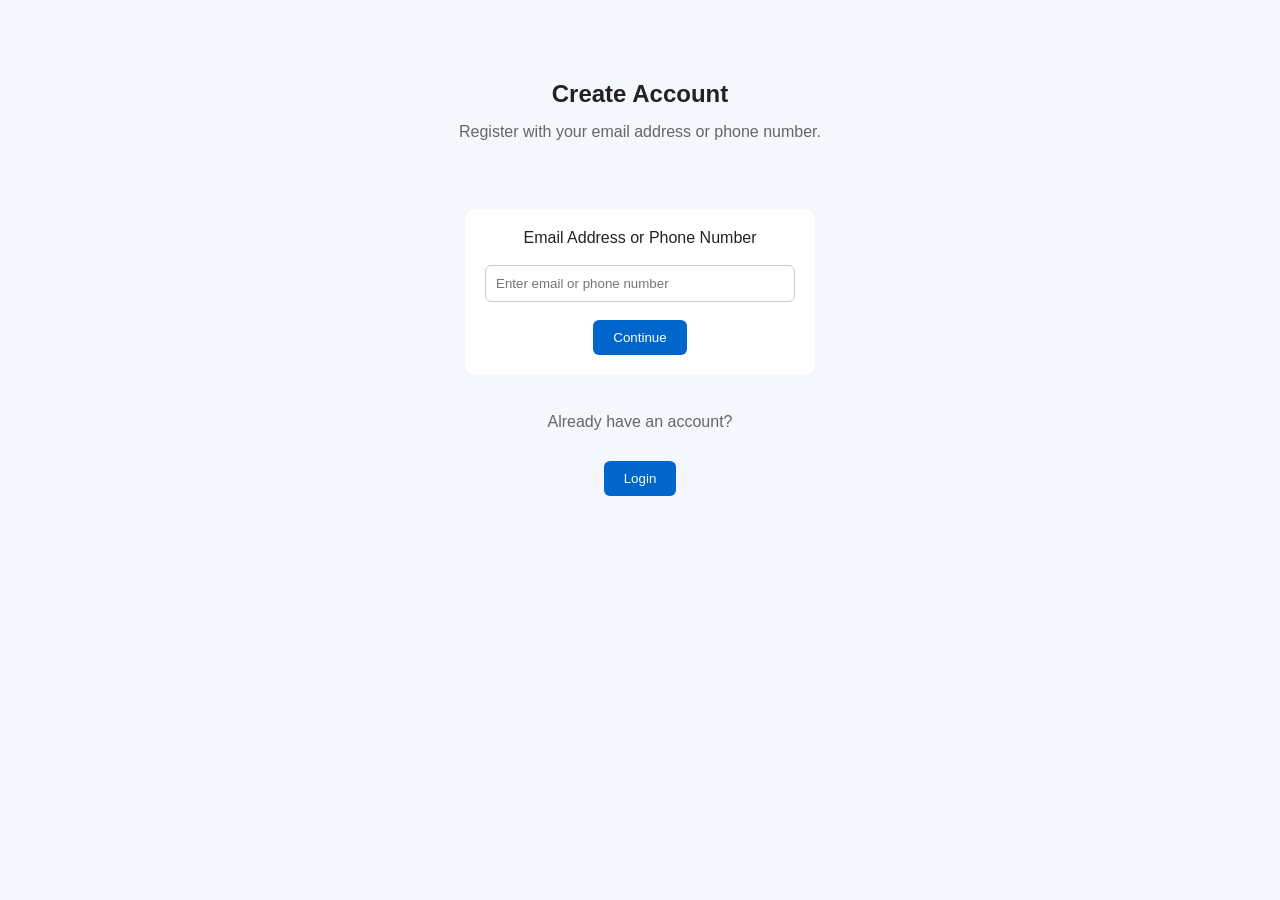
====  register.html @ 846ef35d "Add registration system" ====
<!DOCTYPE html>
<html lang="en">
<head>
    <meta charset="UTF-8">
    <meta name="viewport" content="width=device-width, initial-scale=1.0">
    <title>Create Account</title>
    <link rel="stylesheet" href="style.css">
</head>
<body>

<div class="login-container">

    <h2>Create Account</h2>

    <p>Register with your email address or phone number.</p>

    <br>

    <form action="verify.html">

        <label>Email Address or Phone Number</label><br><br>

        <input type="text" placeholder="Enter email or phone number" required>

        <br><br>

        <button type="submit">Continue</button>

    </form>

    <br>

    <p>Already have an account?</p>

    <a href="login.html">
        <button>Login</button>
    </a>

</div>

</body>
</html>
---- style.css ----
* {
    margin: 0;
    padding: 0;
    box-sizing: border-box;
}

body {
    font-family: Arial, sans-serif;
    background: #f4f7fb;
    color: #222;
}

header {
    background: #0066cc;
    color: white;
    padding: 20px;
    text-align: center;
}

nav {
    margin-bottom: 15px;
}

nav a {
    color: white;
    text-decoration: none;
    margin: 0 10px;
    font-size: 18px;
}

main {
    padding: 20px;
    text-align: center;
}

main div {
    background: white;
    padding: 20px;
    margin: 15px auto;
    max-width: 350px;
    border-radius: 10px;
}

button {
    background: #0066cc;
    color: white;
    border: none;
    padding: 10px 20px;
    border-radius: 6px;
    cursor: pointer;
}

h1,
h2 {
    text-align: center;
    margin: 15px 0;
}

form {
    max-width: 350px;
    margin: 20px auto;
    background: white;
    padding: 20px;
    border-radius: 10px;
}

input {
    width: 100%;
    padding: 10px;
    border: 1px solid #ccc;
    border-radius: 6px;
}
.login-box {
    width: 95%
    margin: 30px auto;
    background: white;
    padding: 20px;
    border-radius: 10px;
}
/* ===== Login Page ===== */

.login-container {
    max-width: 420px;
    margin: 80px auto;
    text-align: center;
}

.login-container h1 {
    font-size: 36px;
    color: #0d47a1;
    margin-bottom: 10px;
}

.login-container p {
    color: #666;
    margin-bottom: 30px;
}

.login-box {
    background: #ffffff;
    padding: 30px;
    border-radius: 15px;
    box-shadow: 0 8px 25px rgba(0,0,0,0.15);
}

.login-box h2 {
    margin-bottom: 25px;
}

.login-box input {
    width: 100%;
    padding: 14px;
    margin-bottom: 18px;
    border: 1px solid #ccc;
    border-radius: 8px;
    font-size: 16px;
    box-sizing: border-box;
}

.login-box button {
    width: 100%;
    padding: 14px;
    background: #1565c0;
    color: white;
    border: none;
    border-radius: 8px;
    font-size: 17px;
    cursor: pointer;
}

.login-box button:hover {
    background: #0d47a1;
}

.login-links {
    margin-top: 20px;
}

.login-links a {
    text-decoration: none;
    color: #1565c0;
    font-size: 15px;
}
/* ===== Dashboard ===== */

.dashboard {
    max-width: 1000px;
    margin: 30px auto;
    padding: 20px;
}
.top-bar {
    display: flex;
    justify-content: flex-start;
    align-items: center;
    gap: 15px;
    margin-bottom: 25px;
}


.top-bar h2 {
    color: #1565c0;
    margin: 0;
}

.bell {
    font-size: 28px;
    cursor: pointer;
}

.balance-card {
    background: linear-gradient(135deg, #1565c0, #0d47a1);
    color: white;
    padding: 30px;
    border-radius: 18px;
    text-align: center;
    margin-bottom: 30px;
}

.balance-card p {
    margin: 0;
    font-size: 18px;
}

.balance-card h1 {
    margin: 15px 0;
    font-size: 42px;
}

.balance-card button {
    background: white;
    color: #1565c0;
    border: none;
    padding: 12px 30px;
    border-radius: 10px;
    font-size: 16px;
    font-weight: bold;
    cursor: pointer;
}

.services {
    display: grid;
    grid-template-columns: repeat(2, 1fr);
    gap: 20px;
}

.service-card {
    background: white;
    padding: 25px;
    border-radius: 15px;
    text-align: center;
    box-shadow: 0 5px 15px rgba(0,0,0,.12);
    transition: .3s;
}

.service-card h1 {
    margin: 0;
    font-size: 42px;
}

.service-card p {
    margin-top: 10px;
    font-size: 18px;
    font-weight: bold;
}

.transactions {
    background: white;
    margin-top: 30px;
    padding: 25px;
    border-radius: 15px;
    box-shadow: 0 5px 15px rgba(0,0,0,.12);
}
.service-link {
    text-decoration: none;
    color: inherit;
}
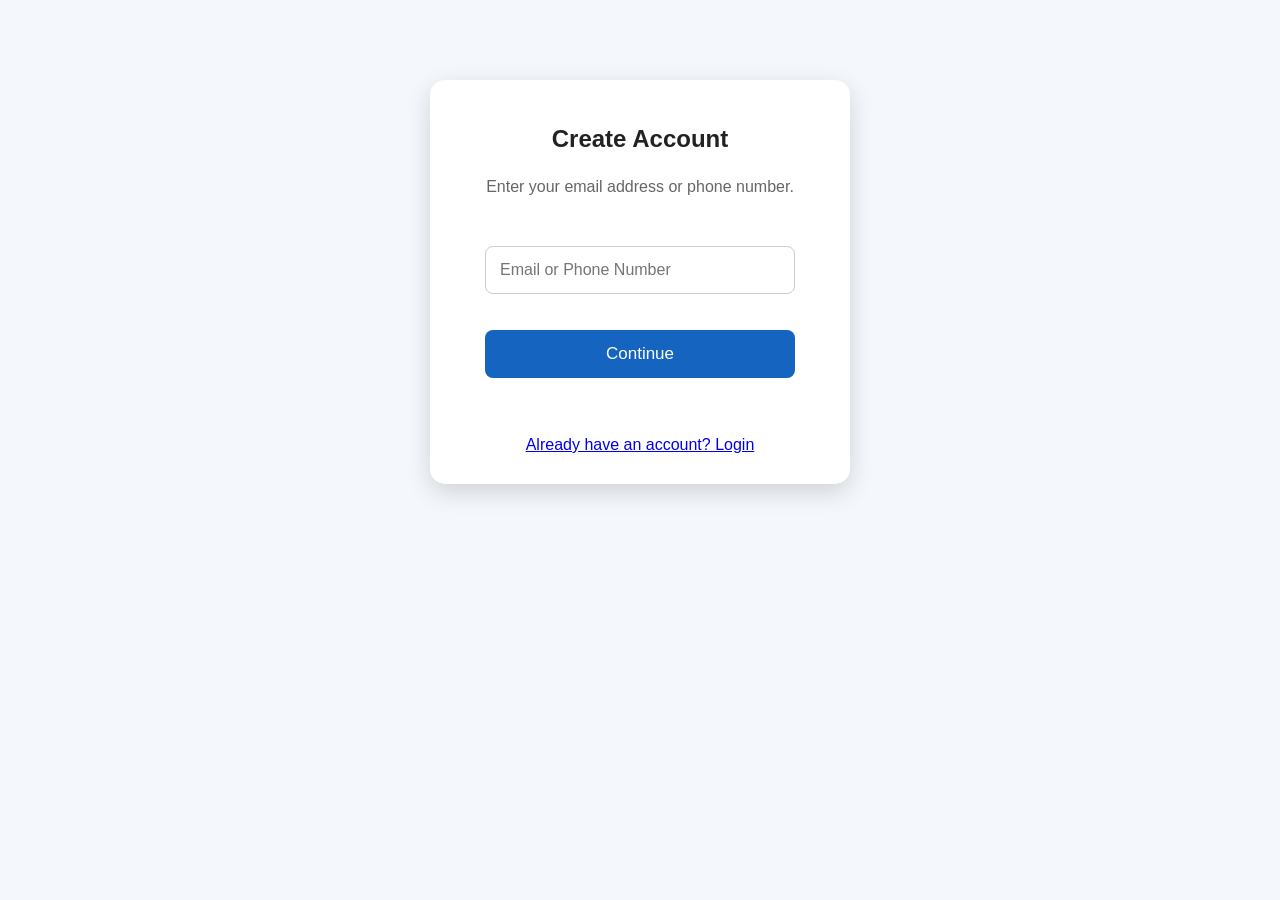
==== commit 57e1c96b: "Rebuild authentifation pages" ====
--- a/ register.html
+++ b/ register.html
@@ -1,41 +1,36 @@
 <!DOCTYPE html>
 <html lang="en">
 <head>
-    <meta charset="UTF-8">
-    <meta name="viewport" content="width=device-width, initial-scale=1.0">
-    <title>Create Account</title>
-    <link rel="stylesheet" href="style.css">
+<meta charset="UTF-8">
+<meta name="viewport" content="width=device-width, initial-scale=1.0">
+<title>Register</title>
+<link rel="stylesheet" href="style.css">
 </head>
+
 <body>
 
 <div class="login-container">
+<div class="login-box">
 
-    <h2>Create Account</h2>
+<h2>Create Account</h2>
 
-    <p>Register with your email address or phone number.</p>
+<p>Enter your email address or phone number.</p>
 
-    <br>
+<form action="verify.html">
 
-    <form action="verify.html">
+<input type="text" placeholder="Email or Phone Number" required>
 
-        <label>Email Address or Phone Number</label><br><br>
+<br><br>
 
-        <input type="text" placeholder="Enter email or phone number" required>
+<button type="submit">Continue</button>
 
-        <br><br>
+</form>
 
-        <button type="submit">Continue</button>
+<br>
 
-    </form>
+<a href="login.html">Already have an account? Login</a>
 
-    <br>
-
-    <p>Already have an account?</p>
-
-    <a href="login.html">
-        <button>Login</button>
-    </a>
-
+</div>
 </div>
 
 </body>
